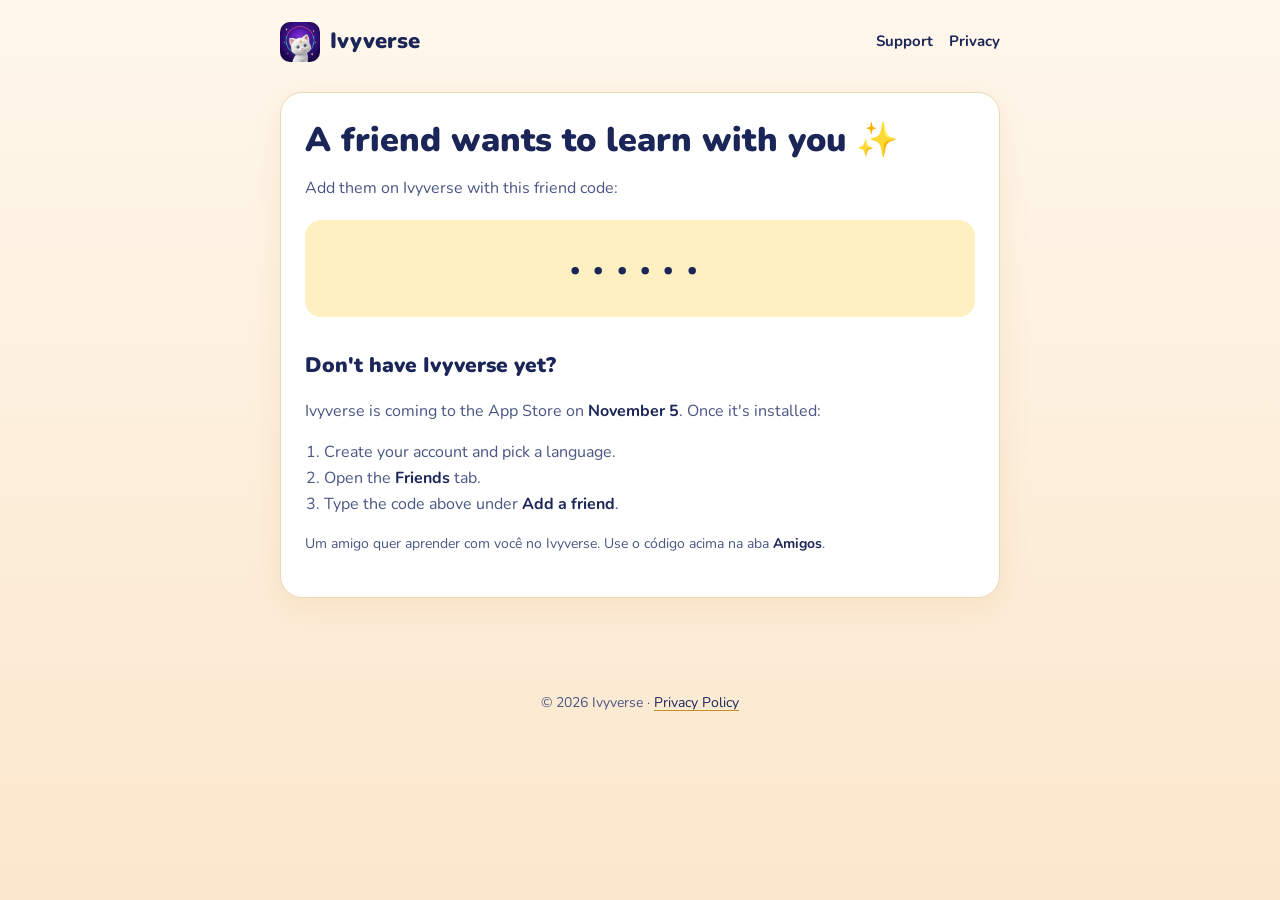
==== add/index.html @ f4527b37 "Invite landing page (/add)" ====
<!doctype html>
<html lang="en">
<head>
  <meta charset="utf-8">
  <meta name="viewport" content="width=device-width, initial-scale=1">
  <title>Add a friend on Ivyverse</title>
  <meta name="description" content="Someone invited you to learn with them on Ivyverse.">
  <meta name="robots" content="noindex">
  <link rel="icon" href="/icon.png">
  <link rel="preconnect" href="https://fonts.googleapis.com">
  <link rel="preconnect" href="https://fonts.gstatic.com" crossorigin>
  <link href="https://fonts.googleapis.com/css2?family=Nunito:wght@600;700;800;900&display=swap" rel="stylesheet">
  <link rel="stylesheet" href="/style.css">
  <style>
    .codebox { font-size: 2.4rem; font-weight: 900; letter-spacing: .35em; text-align: center; padding: 18px 10px; border-radius: 16px; background: #FFF0C2; color: #1B2557; margin: 18px 0; }
    .btn { display: block; text-align: center; padding: 16px 20px; border-radius: 14px; background: #1B2557; color: #fff; font-weight: 800; text-decoration: none; margin: 10px 0; }
    .btn.soft { background: #FFD267; color: #1B2557; }
    .steps { padding-left: 1.2em; }
  </style>
</head>
<body>
  <header class="top">
    <div class="wrap">
      <a class="brand" href="/"><img src="/icon.png" alt="">Ivyverse</a>
      <nav><a href="/support/">Support</a><a href="/privacy/">Privacy</a></nav>
    </div>
  </header>
  <main>
    <div class="wrap">
      <article class="card">
        <h1>A friend wants to learn with you ✨</h1>
        <p>Add them on Ivyverse with this friend code:</p>
        <div class="codebox" id="code">······</div>
        <a class="btn" id="open" href="#">Open in Ivyverse</a>
        <a class="btn soft" id="copy" href="#">Copy the code</a>
        <h2>Don't have Ivyverse yet?</h2>
        <p>Ivyverse is coming to the App Store on <strong>November 5</strong>. Once it's installed:</p>
        <ol class="steps">
          <li>Create your account and pick a language.</li>
          <li>Open the <strong>Friends</strong> tab.</li>
          <li>Type the code above under <strong>Add a friend</strong>.</li>
        </ol>
        <p class="muted">Um amigo quer aprender com você no Ivyverse. Use o código acima na aba <strong>Amigos</strong>.</p>
      </article>
    </div>
  </main>
  <footer>
    <div class="wrap">
      <p class="muted">© 2026 Ivyverse · <a href="/privacy/">Privacy Policy</a></p>
    </div>
  </footer>
  <script>
    (function () {
      var raw = new URLSearchParams(location.search).get('code') || '';
      var code = raw.toUpperCase().replace(/[^A-Z0-9]/g, '').slice(0, 6);
      var box = document.getElementById('code');
      var open = document.getElementById('open');
      var copy = document.getElementById('copy');
      if (code.length === 6) {
        box.textContent = code;
        open.href = 'ivyverse://add?code=' + code;
      } else {
        box.textContent = '······';
        open.style.display = 'none';
        copy.style.display = 'none';
      }
      copy.addEventListener('click', function (e) {
        e.preventDefault();
        if (navigator.clipboard) navigator.clipboard.writeText(code).then(function () { copy.textContent = 'Copied!'; });
      });
    })();
  </script>
</body>
</html>
---- style.css ----
:root {
  --cream: #FFF7EC;
  --cream-2: #FBE7CC;
  --navy: #1B2557;
  --navy-soft: #4A5683;
  --gold: #C98E2B;
  --gold-light: #FFF0C2;
  --card: #FFFFFF;
  --edge: #EAD7B5;
}
* { box-sizing: border-box; }
html { -webkit-text-size-adjust: 100%; }
body {
  margin: 0;
  font-family: 'Nunito', -apple-system, BlinkMacSystemFont, 'Segoe UI', sans-serif;
  color: var(--navy);
  background: linear-gradient(180deg, var(--cream) 0%, var(--cream-2) 100%) fixed;
  line-height: 1.6;
}
a { color: var(--navy); text-decoration-color: var(--gold); text-underline-offset: 3px; }
a:hover { color: var(--gold); }
.wrap { max-width: 760px; margin: 0 auto; padding: 0 20px; }
header.top { padding: 22px 0; }
header.top .wrap { display: flex; align-items: center; justify-content: space-between; gap: 12px; flex-wrap: wrap; }
.brand { display: flex; align-items: center; gap: 10px; font-weight: 900; font-size: 22px; text-decoration: none; }
.brand img { width: 40px; height: 40px; border-radius: 10px; }
nav a { margin-left: 16px; font-weight: 700; font-size: 15px; text-decoration: none; }
nav a:first-child { margin-left: 0; }
main { padding: 8px 0 56px; }
.card {
  background: var(--card);
  border: 1.5px solid var(--edge);
  border-radius: 22px;
  padding: 28px 24px;
  box-shadow: 0 8px 30px rgba(201, 142, 43, 0.12);
}
h1 { font-size: 34px; line-height: 1.15; margin: 0 0 8px; font-weight: 900; }
h2 { font-size: 21px; margin: 32px 0 8px; font-weight: 900; }
h3 { font-size: 17px; margin: 20px 0 4px; font-weight: 800; }
p, li { color: var(--navy-soft); font-size: 16px; }
strong { color: var(--navy); }
.muted { color: var(--navy-soft); font-size: 14px; }
.pill {
  display: inline-block; background: var(--gold-light); color: var(--navy);
  border: 1px solid var(--edge); border-radius: 999px; padding: 4px 14px;
  font-weight: 800; font-size: 14px;
}
.hero { text-align: center; padding: 40px 24px; }
.hero img { width: 120px; height: 120px; border-radius: 28px; box-shadow: 0 10px 30px rgba(27, 37, 87, 0.18); }
.hero h1 { font-size: 40px; margin-top: 18px; }
.hero p { font-size: 18px; max-width: 520px; margin: 8px auto 18px; }
.links { display: flex; gap: 12px; justify-content: center; flex-wrap: wrap; margin-top: 20px; }
.btn {
  display: inline-block; background: var(--navy); color: #fff; text-decoration: none;
  font-weight: 800; padding: 12px 22px; border-radius: 14px;
}
.btn.light { background: var(--card); color: var(--navy); border: 1.5px solid var(--edge); }
.btn:hover { color: #fff; opacity: 0.92; }
.btn.light:hover { color: var(--navy); }
footer { padding: 24px 0 40px; text-align: center; }
footer p { font-size: 13px; }
@media (max-width: 520px) {
  h1 { font-size: 28px; }
  .hero h1 { font-size: 32px; }
  .card { padding: 22px 18px; }
}
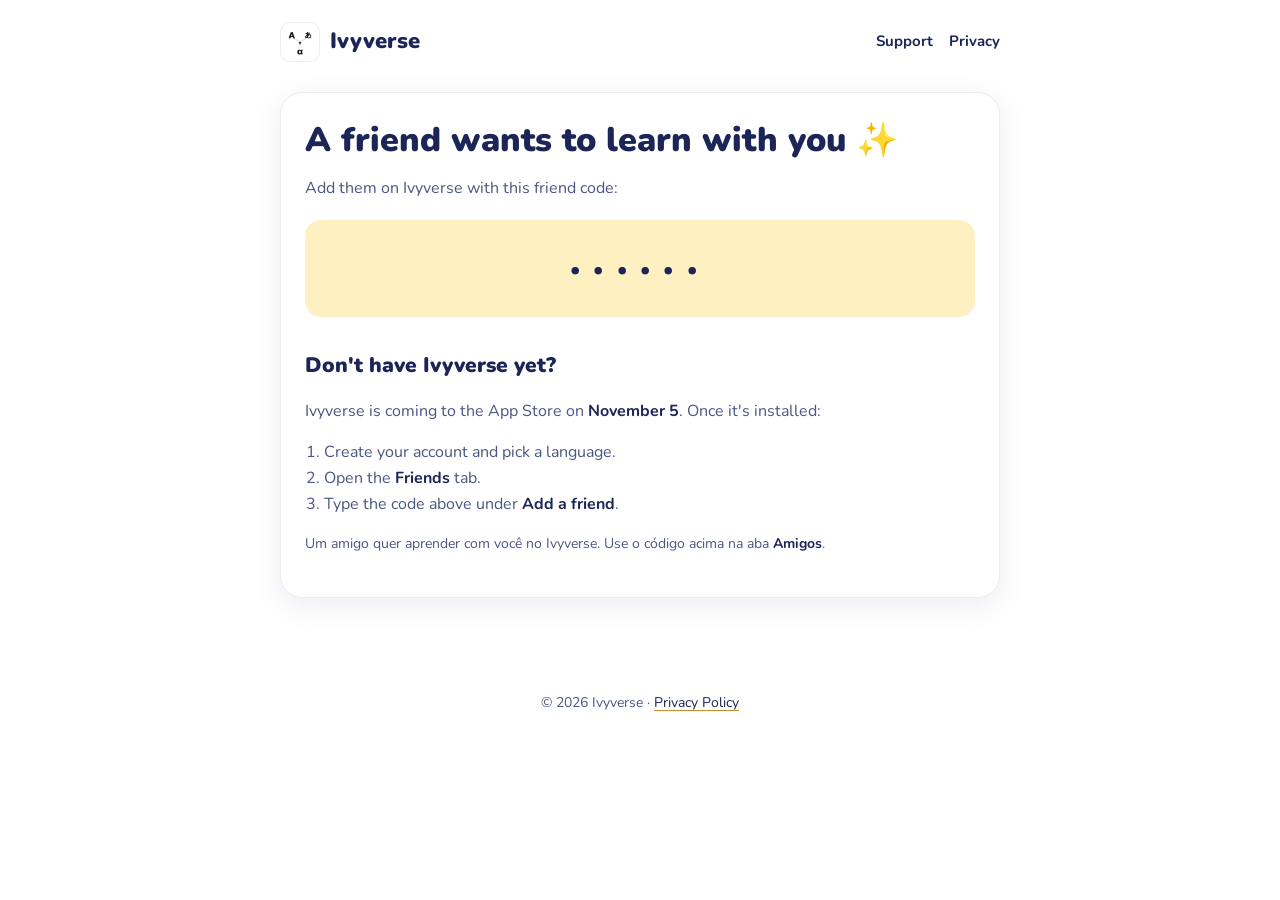
==== commit 527a9287: "Version the stylesheet on the invite page" ====
--- a/add/index.html
+++ b/add/index.html
@@ -10,7 +10,7 @@
   <link rel="preconnect" href="https://fonts.googleapis.com">
   <link rel="preconnect" href="https://fonts.gstatic.com" crossorigin>
   <link href="https://fonts.googleapis.com/css2?family=Nunito:wght@600;700;800;900&display=swap" rel="stylesheet">
-  <link rel="stylesheet" href="/style.css">
+  <link rel="stylesheet" href="/style.css?v=3">
   <style>
     .codebox { font-size: 2.4rem; font-weight: 900; letter-spacing: .35em; text-align: center; padding: 18px 10px; border-radius: 16px; background: #FFF0C2; color: #1B2557; margin: 18px 0; }
     .btn { display: block; text-align: center; padding: 16px 20px; border-radius: 14px; background: #1B2557; color: #fff; font-weight: 800; text-decoration: none; margin: 10px 0; }
--- a/style.css
+++ b/style.css
@@ -6,7 +6,7 @@
   --gold: #C98E2B;
   --gold-light: #FFF0C2;
   --card: #FFFFFF;
-  --edge: #EAD7B5;
+  --edge: #ECECF1;
 }
 * { box-sizing: border-box; }
 html { -webkit-text-size-adjust: 100%; }
@@ -14,7 +14,7 @@
   margin: 0;
   font-family: 'Nunito', -apple-system, BlinkMacSystemFont, 'Segoe UI', sans-serif;
   color: var(--navy);
-  background: linear-gradient(180deg, var(--cream) 0%, var(--cream-2) 100%) fixed;
+  background: #FFFFFF;
   line-height: 1.6;
 }
 a { color: var(--navy); text-decoration-color: var(--gold); text-underline-offset: 3px; }
@@ -23,7 +23,7 @@
 header.top { padding: 22px 0; }
 header.top .wrap { display: flex; align-items: center; justify-content: space-between; gap: 12px; flex-wrap: wrap; }
 .brand { display: flex; align-items: center; gap: 10px; font-weight: 900; font-size: 22px; text-decoration: none; }
-.brand img { width: 40px; height: 40px; border-radius: 10px; }
+.brand img { width: 40px; height: 40px; border-radius: 10px; border: 1px solid var(--edge); }
 nav a { margin-left: 16px; font-weight: 700; font-size: 15px; text-decoration: none; }
 nav a:first-child { margin-left: 0; }
 main { padding: 8px 0 56px; }
@@ -32,7 +32,7 @@
   border: 1.5px solid var(--edge);
   border-radius: 22px;
   padding: 28px 24px;
-  box-shadow: 0 8px 30px rgba(201, 142, 43, 0.12);
+  box-shadow: 0 8px 30px rgba(27, 37, 87, 0.08);
 }
 h1 { font-size: 34px; line-height: 1.15; margin: 0 0 8px; font-weight: 900; }
 h2 { font-size: 21px; margin: 32px 0 8px; font-weight: 900; }
@@ -45,7 +45,8 @@
   border: 1px solid var(--edge); border-radius: 999px; padding: 4px 14px;
   font-weight: 800; font-size: 14px;
 }
-.hero { text-align: center; padding: 40px 24px; }
+.hero { text-align: center; padding: 40px 24px; position: relative; }
+.hero img.ivy { position: absolute; right: -36px; bottom: -28px; width: 170px; height: auto; border-radius: 0; box-shadow: none; filter: drop-shadow(0 8px 14px rgba(27, 37, 87, 0.18)); pointer-events: none; }
 .hero img { width: 120px; height: 120px; border-radius: 28px; box-shadow: 0 10px 30px rgba(27, 37, 87, 0.18); }
 .hero h1 { font-size: 40px; margin-top: 18px; }
 .hero p { font-size: 18px; max-width: 520px; margin: 8px auto 18px; }
@@ -59,8 +60,13 @@
 .btn.light:hover { color: var(--navy); }
 footer { padding: 24px 0 40px; text-align: center; }
 footer p { font-size: 13px; }
+@media (max-width: 820px) {
+  .hero img.ivy { right: -8px; }
+}
 @media (max-width: 520px) {
   h1 { font-size: 28px; }
   .hero h1 { font-size: 32px; }
   .card { padding: 22px 18px; }
+  .hero { padding-bottom: 96px; }
+  .hero img.ivy { width: 112px; right: -8px; bottom: -18px; }
 }
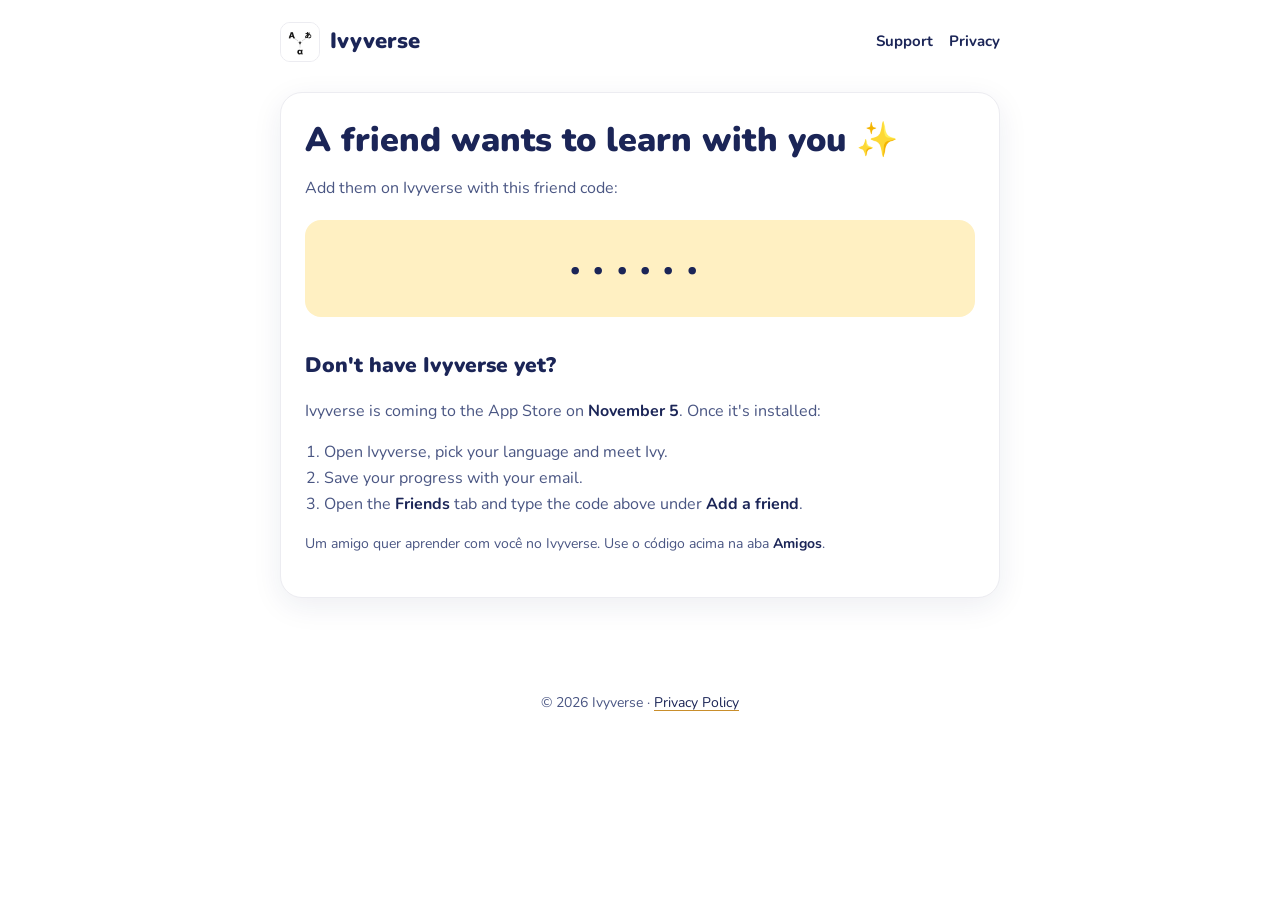
==== commit ae910447: "Update instructions for using Ivyverse" ====
--- a/add/index.html
+++ b/add/index.html
@@ -36,9 +36,9 @@
         <h2>Don't have Ivyverse yet?</h2>
         <p>Ivyverse is coming to the App Store on <strong>November 5</strong>. Once it's installed:</p>
         <ol class="steps">
-          <li>Create your account and pick a language.</li>
-          <li>Open the <strong>Friends</strong> tab.</li>
-          <li>Type the code above under <strong>Add a friend</strong>.</li>
+          <li>Open Ivyverse, pick your language and meet Ivy.</li>
+          <li>Save your progress with your email.</li>
+          <li>Open the <strong>Friends</strong> tab and type the code above under <strong>Add a friend</strong>.</li>
         </ol>
         <p class="muted">Um amigo quer aprender com você no Ivyverse. Use o código acima na aba <strong>Amigos</strong>.</p>
       </article>
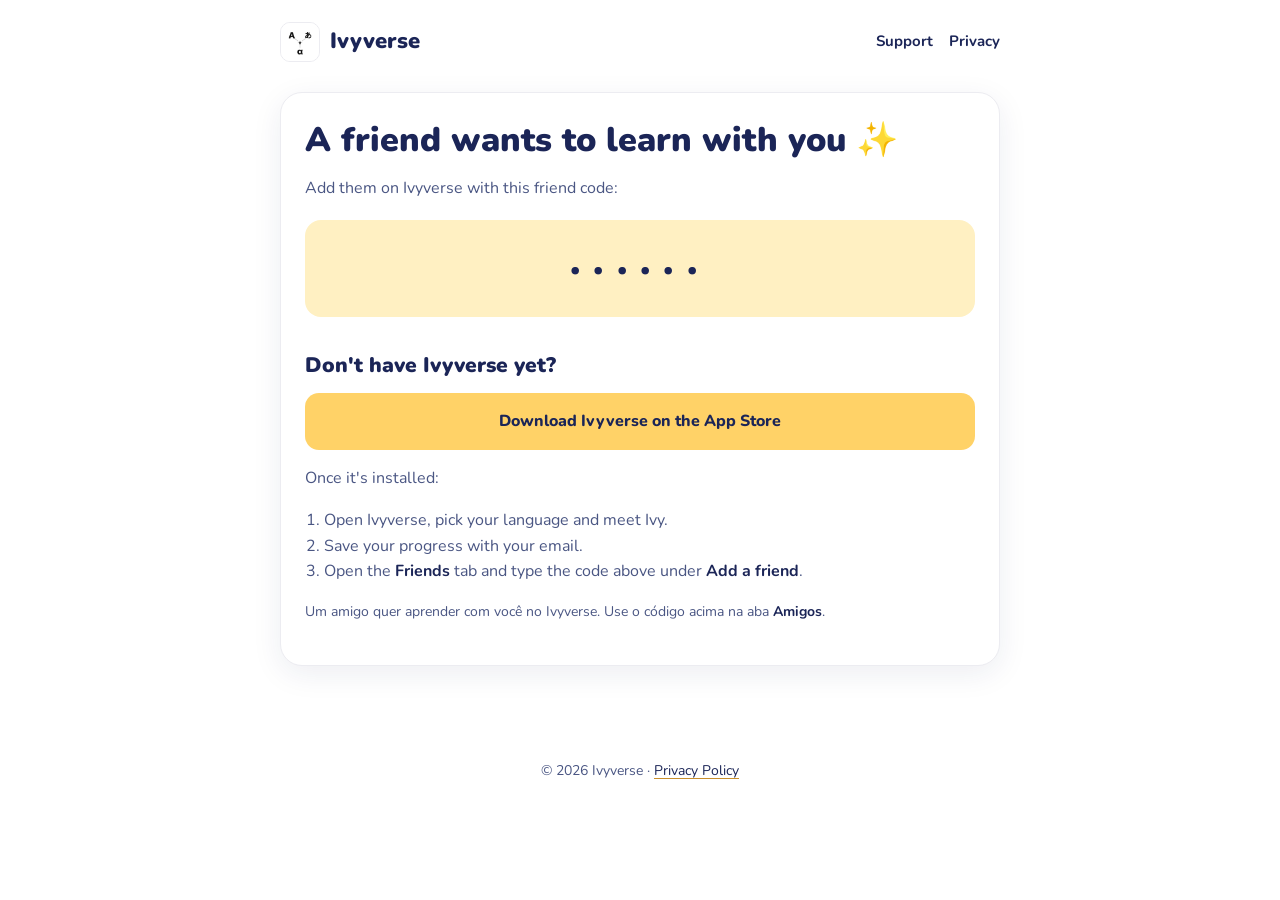
==== commit 7f5488b8: "Friend invite page: App Store download button Added a download link for Ivyverse on the App Store." ====
--- a/add/index.html
+++ b/add/index.html
@@ -34,7 +34,8 @@
         <a class="btn" id="open" href="#">Open in Ivyverse</a>
         <a class="btn soft" id="copy" href="#">Copy the code</a>
         <h2>Don't have Ivyverse yet?</h2>
-        <p>Ivyverse is coming to the App Store on <strong>November 5</strong>. Once it's installed:</p>
+        <a class="btn soft" href="https://apps.apple.com/app/id6828115601">Download Ivyverse on the App Store</a>
+        <p>Once it's installed:</p>
         <ol class="steps">
           <li>Open Ivyverse, pick your language and meet Ivy.</li>
           <li>Save your progress with your email.</li>
